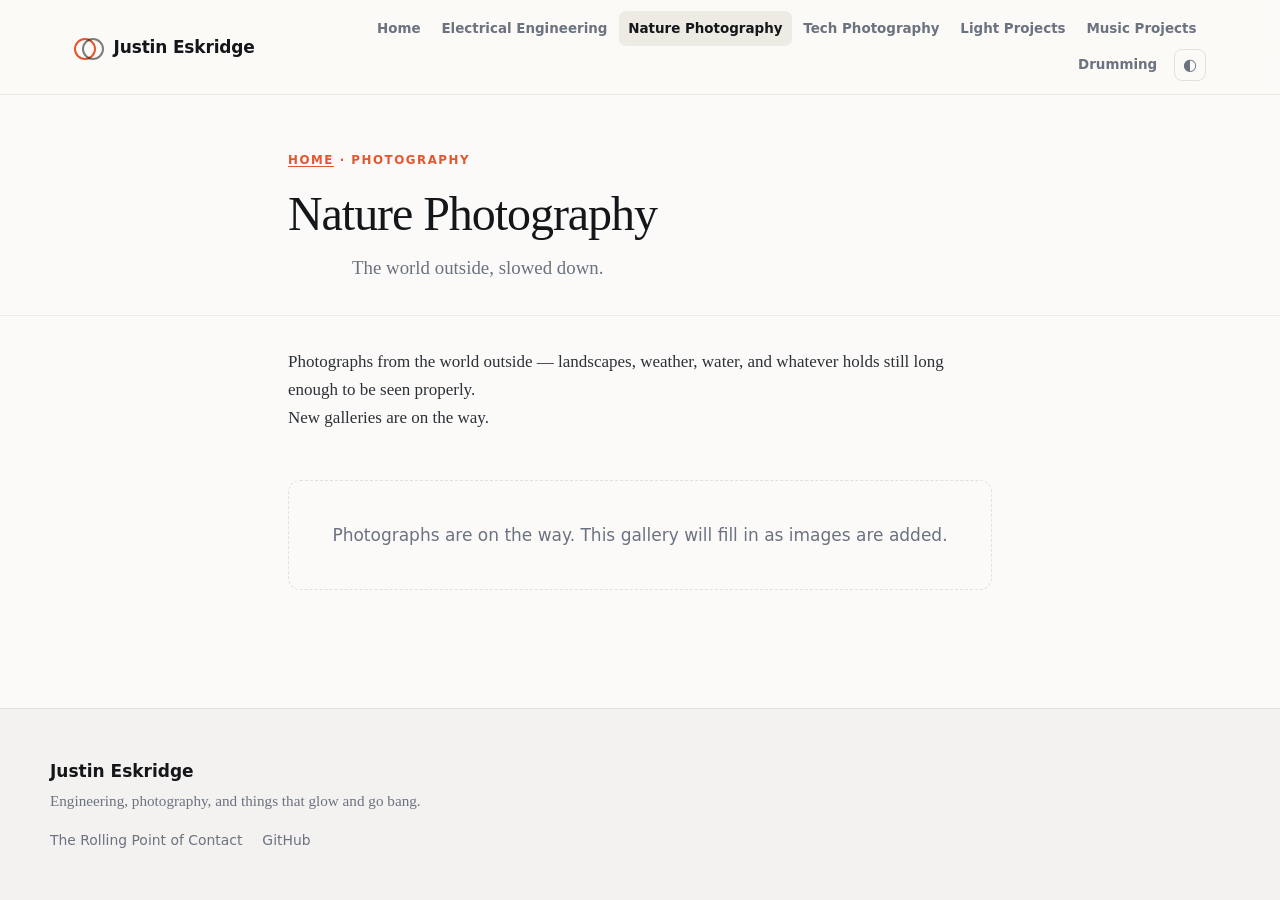
==== nature-photography/index.html @ 8a0e3b4c "Expand hub into a full portfolio site with six sections Replace the single landing page with a gener" ====
<!DOCTYPE html>
<html lang="en">
<head>
<meta charset="utf-8">
<meta name="viewport" content="width=device-width, initial-scale=1">
<title>Nature Photography · Justin Eskridge</title>
<meta name="description" content="The world outside, slowed down.">
<meta property="og:title" content="Nature Photography · Justin Eskridge">
<meta property="og:description" content="The world outside, slowed down.">
<meta property="og:type" content="website">
<link rel="stylesheet" href="/assets/style.css">
<link rel="icon" href="/assets/favicon.svg" type="image/svg+xml">
</head>
<body>
<a class="skip" href="#main">Skip to content</a>
<header class="site-header">
  <div class="bar">
    <a class="brand" href="/"><span class="mark" aria-hidden="true"></span>Justin&nbsp;Eskridge</a>
    <button class="nav-toggle" aria-expanded="false" aria-controls="site-nav" aria-label="Menu">
      <span></span><span></span><span></span>
    </button>
    <nav id="site-nav"><a href="/">Home</a><a href="/electrical-engineering/">Electrical Engineering</a><a href="/nature-photography/" class='active'>Nature Photography</a><a href="/tech-photography/">Tech Photography</a><a href="/light-projects/">Light Projects</a><a href="/music-projects/">Music Projects</a><a href="/drumming/">Drumming</a>
      <button class="theme-toggle" aria-label="Toggle dark mode" title="Toggle dark mode"></button>
    </nav>
  </div>
</header>
<main id="main">

<div class="page-head">
  <div class="wrap narrow">
    <p class="eyebrow"><a href="/">Home</a> · Photography</p>
    <h1>Nature Photography</h1>
    <p class="lede">The world outside, slowed down.</p>
  </div>
</div>
<div class="wrap narrow"><article class="prose"><p>Photographs from the world outside — landscapes, weather, water, and whatever holds still long enough to be seen properly.</p>
<p>New galleries are on the way.</p></article></div>
<div class="wrap">
<div class="coming-soon"><p>Photographs are on the way. This gallery will fill in as images are added.</p></div>
</div>

</main>
<footer class="site-footer" id="contact">
  <div class="foot-inner">
    <p class="foot-title">Justin Eskridge</p>
    <p class="foot-sub">Engineering, photography, and things that glow and go bang.</p>
    
    <nav class="foot-nav">
      <a href="/contact-improv-book/">The Rolling Point of Contact</a>
      <a href="https://github.com/AxisDigitalArchive">GitHub</a>
    </nav>
  </div>
</footer>
<script src="/assets/site.js" defer></script>
</body>
</html>
---- assets/style.css ----
/* jeskridge.com hub — shares the palette of The Rolling Point of Contact so the
   whole domain reads as one property. */

:root {
  --accent: #E4572E;
  --accent-soft: #fbeee8;
  --blue: #26497d;
  --ink: #14161a;
  --body: #2c3038;
  --muted: #6b7280;
  --faint: #9aa1ab;
  --paper: #fbfaf8;
  --card: #ffffff;
  --rule: #e3e0da;
  --rule-soft: #eeebe5;
  --shadow: 0 1px 2px rgba(20,22,26,.05), 0 8px 24px -12px rgba(20,22,26,.18);
  --shadow-lift: 0 2px 4px rgba(20,22,26,.06), 0 18px 40px -18px rgba(20,22,26,.28);
  --serif: Georgia, 'Iowan Old Style', 'Palatino Linotype', 'Book Antiqua', serif;
  --sans: system-ui, -apple-system, 'Segoe UI', Roboto, Helvetica, Arial, sans-serif;
  --wrap: 1180px;
  --narrow: 44rem;
  --radius: 12px;
}
:root[data-theme="dark"] {
  --accent: #ff7a4d; --accent-soft: #2a1c15; --blue: #8fb4e8;
  --ink: #f2f0ec; --body: #cdc9c2; --muted: #9b958c; --faint: #746e66;
  --paper: #131417; --card: #1a1c20; --rule: #2c2f35; --rule-soft: #23262b;
  --shadow: 0 1px 2px rgba(0,0,0,.4), 0 8px 24px -12px rgba(0,0,0,.6);
  --shadow-lift: 0 2px 4px rgba(0,0,0,.5), 0 18px 40px -18px rgba(0,0,0,.8);
}
@media (prefers-color-scheme: dark) {
  :root:not([data-theme="light"]) {
    --accent: #ff7a4d; --accent-soft: #2a1c15; --blue: #8fb4e8;
    --ink: #f2f0ec; --body: #cdc9c2; --muted: #9b958c; --faint: #746e66;
    --paper: #131417; --card: #1a1c20; --rule: #2c2f35; --rule-soft: #23262b;
    --shadow: 0 1px 2px rgba(0,0,0,.4), 0 8px 24px -12px rgba(0,0,0,.6);
    --shadow-lift: 0 2px 4px rgba(0,0,0,.5), 0 18px 40px -18px rgba(0,0,0,.8);
  }
}

* { box-sizing: border-box; }
html { scroll-behavior: smooth; scroll-padding-top: 5rem; }
@media (prefers-reduced-motion: reduce) { html { scroll-behavior: auto; } }
body {
  margin: 0; min-height: 100vh; display: flex; flex-direction: column;
  background: var(--paper); color: var(--body);
  font-family: var(--serif); font-size: 1.0625rem; line-height: 1.65;
  -webkit-font-smoothing: antialiased; text-rendering: optimizeLegibility;
}
h1, h2, h3, h4 { font-family: var(--sans); color: var(--ink); line-height: 1.18;
  letter-spacing: -.018em; font-weight: 650; margin: 0; }
a { color: var(--blue); text-underline-offset: .18em; }
img { max-width: 100%; height: auto; display: block; }

.skip { position: absolute; left: -9999px; }
.skip:focus { position: fixed; top: .5rem; left: .5rem; z-index: 200;
  padding: .6rem 1rem; background: var(--accent); color: #fff; border-radius: 8px; }

.wrap { width: 100%; max-width: var(--wrap); margin: 0 auto; padding: 0 1.5rem; }
.wrap.narrow { max-width: calc(var(--narrow) + 3rem); }

/* header */
.site-header { position: sticky; top: 0; z-index: 100;
  background: color-mix(in srgb, var(--paper) 88%, transparent);
  backdrop-filter: saturate(180%) blur(14px); border-bottom: 1px solid var(--rule-soft); }
.site-header .bar { max-width: var(--wrap); margin: 0 auto; padding: .7rem 1.5rem;
  display: flex; align-items: center; gap: 1rem; }
.brand { display: flex; align-items: center; gap: .6rem; text-decoration: none;
  color: var(--ink); font-family: var(--sans); font-weight: 700; letter-spacing: -.01em; }
.brand .mark { width: 30px; height: 18px; flex: none; position: relative; }
.brand .mark::before, .brand .mark::after { content: ""; position: absolute; top: 0;
  width: 18px; height: 18px; border: 2.5px solid currentColor; border-radius: 50%; }
.brand .mark::before { left: 0; color: var(--accent); }
.brand .mark::after { right: 0; color: var(--ink); opacity: .55; }
#site-nav { margin-left: auto; display: flex; align-items: center; gap: .1rem; flex-wrap: wrap;
  justify-content: flex-end; }
#site-nav a { font-family: var(--sans); font-size: .84rem; font-weight: 550; color: var(--muted);
  text-decoration: none; padding: .4rem .6rem; border-radius: 7px; white-space: nowrap; }
#site-nav a:hover, #site-nav a.active { color: var(--ink); background: var(--rule-soft); }
.theme-toggle { margin-left: .35rem; width: 32px; height: 32px; border: 1px solid var(--rule);
  border-radius: 8px; background: transparent; cursor: pointer; color: var(--muted); }
.theme-toggle::before { content: "◐"; font-size: 1rem; line-height: 1; }
.theme-toggle:hover { color: var(--ink); border-color: var(--faint); }
.nav-toggle { display: none; }
@media (max-width: 820px) {
  .nav-toggle { display: flex; flex-direction: column; justify-content: center; gap: 4px;
    margin-left: auto; width: 38px; height: 34px; padding: 0 7px; background: transparent;
    border: 1px solid var(--rule); border-radius: 8px; cursor: pointer; }
  .nav-toggle span { display: block; height: 2px; background: var(--ink); border-radius: 2px; }
  #site-nav { display: none; position: absolute; top: 100%; left: 0; right: 0;
    flex-direction: column; align-items: stretch; gap: 0; margin: 0; padding: .5rem;
    background: var(--paper); border-bottom: 1px solid var(--rule); box-shadow: var(--shadow); }
  #site-nav.open { display: flex; }
  #site-nav a { padding: .7rem .8rem; font-size: 1rem; }
  .theme-toggle { margin: .4rem .8rem; width: auto; padding: .5rem; }
}

/* hero */
.hero { padding: 5rem 1.5rem 3rem; text-align: center; position: relative; overflow: hidden; }
.hero::before { content: ""; position: absolute; inset: -30% 20% auto; height: 420px;
  background: radial-gradient(ellipse at center,
    color-mix(in srgb, var(--accent) 13%, transparent), transparent 68%); pointer-events: none; }
.hero-inner { max-width: 46rem; margin: 0 auto; position: relative; }
.hero h1 { font-family: var(--serif); font-weight: 400; letter-spacing: -.025em;
  font-size: clamp(2.6rem, 7vw, 4.2rem); margin: 0 0 1rem; }
.hero h1 em { font-style: italic; color: var(--accent); }
.lede { font-size: 1.18rem; line-height: 1.6; color: var(--muted); margin: 0 auto; max-width: 36rem; }

/* groups + tiles */
.group { padding: 2.5rem 0; border-top: 1px solid var(--rule-soft); }
.group:first-child { border-top: none; }
.group-title { font-family: var(--sans); font-size: .74rem; font-weight: 700; letter-spacing: .13em;
  text-transform: uppercase; color: var(--accent); margin: 0 0 1.25rem; }
.tile-grid { display: grid; gap: 1rem; grid-template-columns: repeat(auto-fill, minmax(280px, 1fr)); }
.tile { display: flex; flex-direction: column; gap: .4rem; padding: 1.5rem;
  background: var(--card); border: 1px solid var(--rule); border-radius: var(--radius);
  text-decoration: none; color: var(--body);
  transition: transform .14s ease, box-shadow .14s ease, border-color .14s ease;
  border-top: 3px solid var(--accent); }
.tile:hover { transform: translateY(-3px); box-shadow: var(--shadow-lift); border-color: var(--faint); }
.tile h3 { font-size: 1.2rem; }
.tile p { margin: 0; font-size: .96rem; color: var(--muted); flex: 1; }
.tile-go { font-family: var(--sans); font-size: .8rem; font-weight: 650; color: var(--accent);
  margin-top: .6rem; }

/* page head */
.page-head { padding: 3.5rem 0 2rem; border-bottom: 1px solid var(--rule-soft); }
.page-head h1 { font-family: var(--serif); font-weight: 400; letter-spacing: -.022em;
  font-size: clamp(2rem, 5vw, 3rem); margin: 0 0 .6rem; }
.eyebrow { font-family: var(--sans); font-size: .74rem; font-weight: 650; letter-spacing: .13em;
  text-transform: uppercase; color: var(--accent); margin: 0 0 1rem; }
.eyebrow a { color: inherit; }

/* prose */
.prose { max-width: var(--narrow); margin: 0 auto; padding: 2rem 0 1rem; }
.prose > * + * { margin-top: 1.1rem; }
.prose h2 { font-size: 1.4rem; margin-top: 2.5rem; padding-top: .35rem; color: var(--blue); }
.prose p { margin: 0; }
.prose strong { color: var(--ink); }

/* gallery */
.gallery { display: grid; gap: .6rem; padding: 2rem 0 3rem;
  grid-template-columns: repeat(auto-fill, minmax(240px, 1fr)); }
.shot { padding: 0; border: 1px solid var(--rule); border-radius: 10px; overflow: hidden;
  background: var(--card); cursor: zoom-in; position: relative; aspect-ratio: 4/3; }
.shot img { width: 100%; height: 100%; object-fit: cover;
  transition: transform .2s ease; }
.shot:hover img { transform: scale(1.04); }
.shot span { position: absolute; left: 0; right: 0; bottom: 0; padding: .5rem .7rem;
  font-family: var(--sans); font-size: .78rem; color: #fff; text-align: left;
  background: linear-gradient(transparent, rgba(0,0,0,.65)); }

.coming-soon { max-width: var(--narrow); margin: 2rem auto 4rem; padding: 2.5rem;
  text-align: center; border: 1.5px dashed var(--rule); border-radius: var(--radius);
  color: var(--muted); font-family: var(--sans); }
.coming-soon p { margin: 0; }

/* lightbox */
.lightbox { position: fixed; inset: 0; z-index: 200; display: none;
  align-items: center; justify-content: center; padding: 2rem;
  background: rgba(10,11,13,.92); cursor: zoom-out; }
.lightbox.open { display: flex; }
.lightbox img { max-width: 95vw; max-height: 90vh; width: auto; height: auto;
  border-radius: 8px; box-shadow: 0 20px 60px rgba(0,0,0,.6); }

/* footer */
.site-footer { margin-top: auto; padding: 3rem 1.5rem; border-top: 1px solid var(--rule);
  background: color-mix(in srgb, var(--ink) 3.5%, var(--paper)); }
.foot-inner { max-width: var(--wrap); margin: 0 auto; }
.foot-title { font-family: var(--sans); font-weight: 650; color: var(--ink); margin: 0; }
.foot-sub { font-size: .95rem; color: var(--muted); margin: .2rem 0 1rem; }
.contact-link { display: inline-block; font-family: var(--sans); font-size: .92rem; font-weight: 600;
  padding: .55rem 1.1rem; border-radius: 999px; background: var(--accent); color: #fff;
  text-decoration: none; margin-bottom: 1rem; }
.foot-nav { display: flex; gap: 1.25rem; flex-wrap: wrap; }
.foot-nav a { font-family: var(--sans); font-size: .87rem; color: var(--muted); text-decoration: none; }
.foot-nav a:hover { color: var(--ink); }
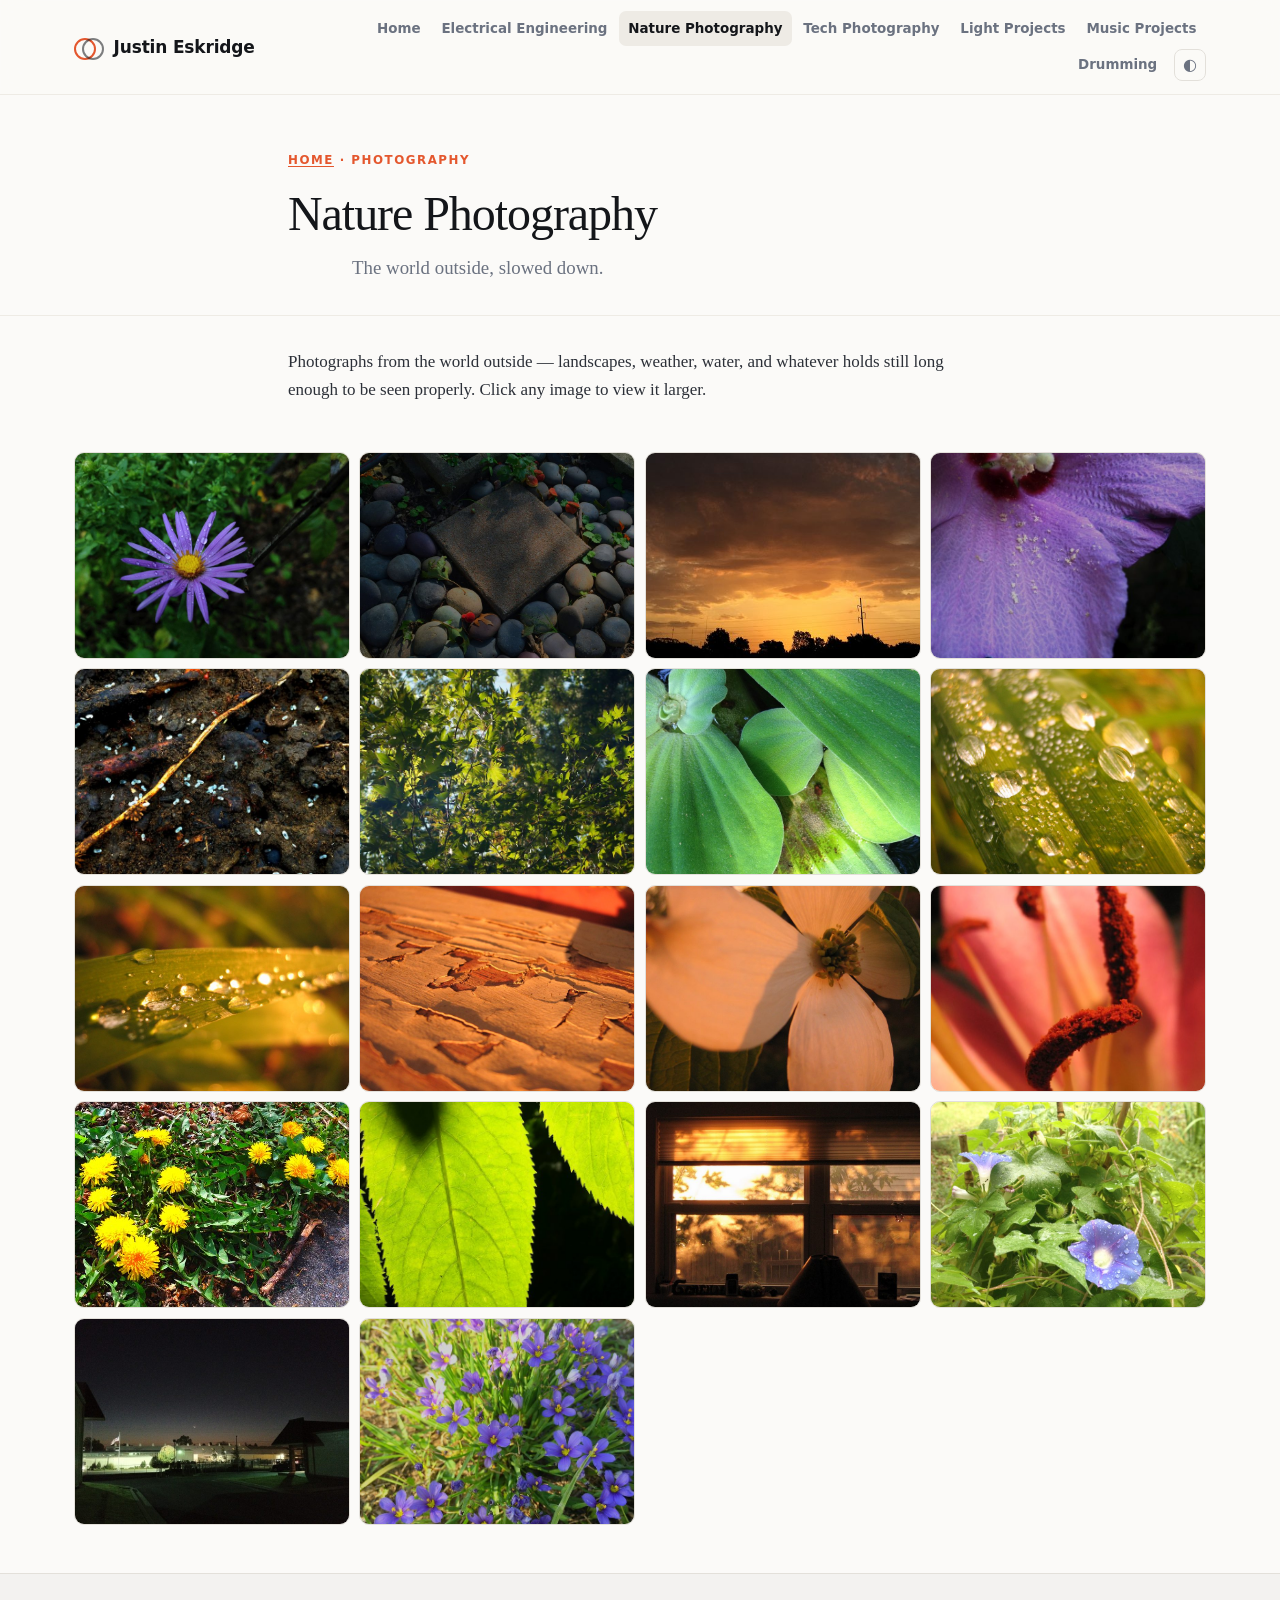
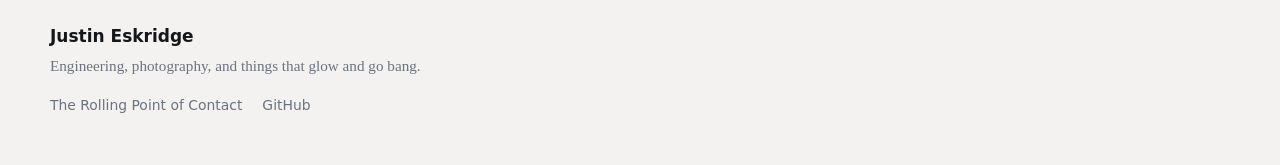
==== commit 7de8f74e: "Add image pipeline; publish 18 nature photographs Gallery originals dropped into media/<section>/ ar" ====
--- a/nature-photography/index.html
+++ b/nature-photography/index.html
@@ -33,10 +33,9 @@
     <p class="lede">The world outside, slowed down.</p>
   </div>
 </div>
-<div class="wrap narrow"><article class="prose"><p>Photographs from the world outside — landscapes, weather, water, and whatever holds still long enough to be seen properly.</p>
-<p>New galleries are on the way.</p></article></div>
+<div class="wrap narrow"><article class="prose"><p>Photographs from the world outside — landscapes, weather, water, and whatever holds still long enough to be seen properly. Click any image to view it larger.</p></article></div>
 <div class="wrap">
-<div class="coming-soon"><p>Photographs are on the way. This gallery will fill in as images are added.</p></div>
+<div class="gallery"><button class="shot" data-full="/media/nature-photography/web/2014-10-10-17-33-42.jpg" aria-label="Nature Photography"><img loading="lazy" src="/media/nature-photography/web/2014-10-10-17-33-42.thumb.jpg" alt=""></button><button class="shot" data-full="/media/nature-photography/web/2015-08-27-17-08-28.jpg" aria-label="Nature Photography"><img loading="lazy" src="/media/nature-photography/web/2015-08-27-17-08-28.thumb.jpg" alt=""></button><button class="shot" data-full="/media/nature-photography/web/2018-07-17-06-35-03.jpg" aria-label="Nature Photography"><img loading="lazy" src="/media/nature-photography/web/2018-07-17-06-35-03.thumb.jpg" alt=""></button><button class="shot" data-full="/media/nature-photography/web/althea.jpg" aria-label="Nature Photography"><img loading="lazy" src="/media/nature-photography/web/althea.thumb.jpg" alt=""></button><button class="shot" data-full="/media/nature-photography/web/ant-nest.jpg" aria-label="Nature Photography"><img loading="lazy" src="/media/nature-photography/web/ant-nest.thumb.jpg" alt=""></button><button class="shot" data-full="/media/nature-photography/web/dappled-maple.jpg" aria-label="Nature Photography"><img loading="lazy" src="/media/nature-photography/web/dappled-maple.thumb.jpg" alt=""></button><button class="shot" data-full="/media/nature-photography/web/eggs.jpg" aria-label="Nature Photography"><img loading="lazy" src="/media/nature-photography/web/eggs.thumb.jpg" alt=""></button><button class="shot" data-full="/media/nature-photography/web/img-6920.jpg" aria-label="Nature Photography"><img loading="lazy" src="/media/nature-photography/web/img-6920.thumb.jpg" alt=""></button><button class="shot" data-full="/media/nature-photography/web/img-6921.jpg" aria-label="Nature Photography"><img loading="lazy" src="/media/nature-photography/web/img-6921.thumb.jpg" alt=""></button><button class="shot" data-full="/media/nature-photography/web/img-6924.jpg" aria-label="Nature Photography"><img loading="lazy" src="/media/nature-photography/web/img-6924.thumb.jpg" alt=""></button><button class="shot" data-full="/media/nature-photography/web/img-6925.jpg" aria-label="Nature Photography"><img loading="lazy" src="/media/nature-photography/web/img-6925.thumb.jpg" alt=""></button><button class="shot" data-full="/media/nature-photography/web/img-6955.jpg" aria-label="Nature Photography"><img loading="lazy" src="/media/nature-photography/web/img-6955.thumb.jpg" alt=""></button><button class="shot" data-full="/media/nature-photography/web/img-9892.jpg" aria-label="Nature Photography"><img loading="lazy" src="/media/nature-photography/web/img-9892.thumb.jpg" alt=""></button><button class="shot" data-full="/media/nature-photography/web/light-through-elderberry.jpg" aria-label="Nature Photography"><img loading="lazy" src="/media/nature-photography/web/light-through-elderberry.thumb.jpg" alt=""></button><button class="shot" data-full="/media/nature-photography/web/morning-light.jpg" aria-label="Nature Photography"><img loading="lazy" src="/media/nature-photography/web/morning-light.thumb.jpg" alt=""></button><button class="shot" data-full="/media/nature-photography/web/rainy-morning-glory.jpg" aria-label="Nature Photography"><img loading="lazy" src="/media/nature-photography/web/rainy-morning-glory.thumb.jpg" alt=""></button><button class="shot" data-full="/media/nature-photography/web/sliver-moon.jpg" aria-label="Nature Photography"><img loading="lazy" src="/media/nature-photography/web/sliver-moon.thumb.jpg" alt=""></button><button class="shot" data-full="/media/nature-photography/web/wildflower-vio-yel.jpg" aria-label="Nature Photography"><img loading="lazy" src="/media/nature-photography/web/wildflower-vio-yel.thumb.jpg" alt=""></button></div>
 </div>
 
 </main>
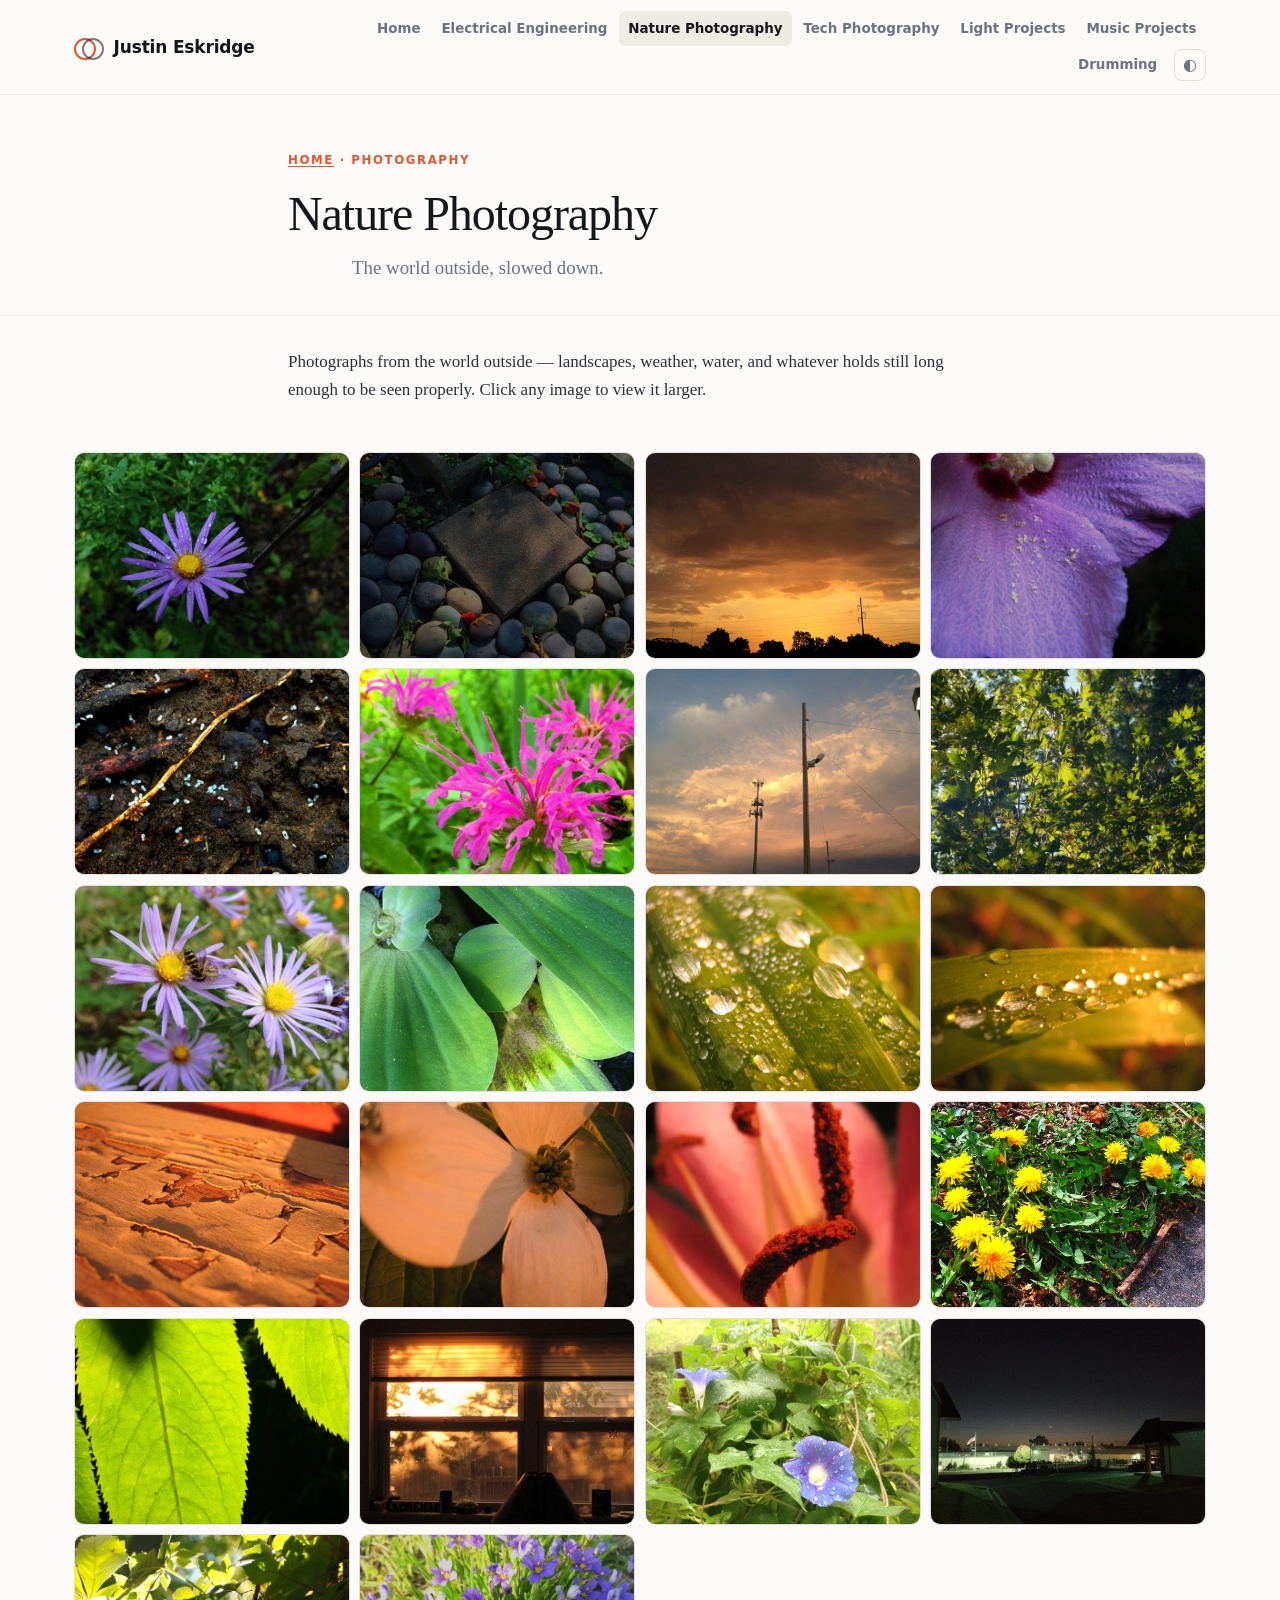
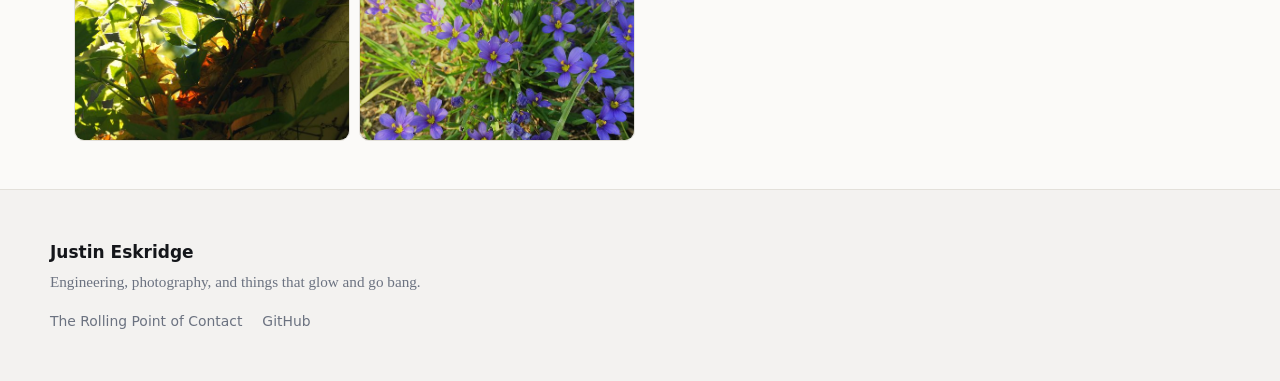
==== commit 2217955a: "Add four more nature photographs (gallery now 22) Co-Authored-By: Claude Opus 4.8 (1M context) <nore" ====
--- a/nature-photography/index.html
+++ b/nature-photography/index.html
@@ -35,7 +35,7 @@
 </div>
 <div class="wrap narrow"><article class="prose"><p>Photographs from the world outside — landscapes, weather, water, and whatever holds still long enough to be seen properly. Click any image to view it larger.</p></article></div>
 <div class="wrap">
-<div class="gallery"><button class="shot" data-full="/media/nature-photography/web/2014-10-10-17-33-42.jpg" aria-label="Nature Photography"><img loading="lazy" src="/media/nature-photography/web/2014-10-10-17-33-42.thumb.jpg" alt=""></button><button class="shot" data-full="/media/nature-photography/web/2015-08-27-17-08-28.jpg" aria-label="Nature Photography"><img loading="lazy" src="/media/nature-photography/web/2015-08-27-17-08-28.thumb.jpg" alt=""></button><button class="shot" data-full="/media/nature-photography/web/2018-07-17-06-35-03.jpg" aria-label="Nature Photography"><img loading="lazy" src="/media/nature-photography/web/2018-07-17-06-35-03.thumb.jpg" alt=""></button><button class="shot" data-full="/media/nature-photography/web/althea.jpg" aria-label="Nature Photography"><img loading="lazy" src="/media/nature-photography/web/althea.thumb.jpg" alt=""></button><button class="shot" data-full="/media/nature-photography/web/ant-nest.jpg" aria-label="Nature Photography"><img loading="lazy" src="/media/nature-photography/web/ant-nest.thumb.jpg" alt=""></button><button class="shot" data-full="/media/nature-photography/web/dappled-maple.jpg" aria-label="Nature Photography"><img loading="lazy" src="/media/nature-photography/web/dappled-maple.thumb.jpg" alt=""></button><button class="shot" data-full="/media/nature-photography/web/eggs.jpg" aria-label="Nature Photography"><img loading="lazy" src="/media/nature-photography/web/eggs.thumb.jpg" alt=""></button><button class="shot" data-full="/media/nature-photography/web/img-6920.jpg" aria-label="Nature Photography"><img loading="lazy" src="/media/nature-photography/web/img-6920.thumb.jpg" alt=""></button><button class="shot" data-full="/media/nature-photography/web/img-6921.jpg" aria-label="Nature Photography"><img loading="lazy" src="/media/nature-photography/web/img-6921.thumb.jpg" alt=""></button><button class="shot" data-full="/media/nature-photography/web/img-6924.jpg" aria-label="Nature Photography"><img loading="lazy" src="/media/nature-photography/web/img-6924.thumb.jpg" alt=""></button><button class="shot" data-full="/media/nature-photography/web/img-6925.jpg" aria-label="Nature Photography"><img loading="lazy" src="/media/nature-photography/web/img-6925.thumb.jpg" alt=""></button><button class="shot" data-full="/media/nature-photography/web/img-6955.jpg" aria-label="Nature Photography"><img loading="lazy" src="/media/nature-photography/web/img-6955.thumb.jpg" alt=""></button><button class="shot" data-full="/media/nature-photography/web/img-9892.jpg" aria-label="Nature Photography"><img loading="lazy" src="/media/nature-photography/web/img-9892.thumb.jpg" alt=""></button><button class="shot" data-full="/media/nature-photography/web/light-through-elderberry.jpg" aria-label="Nature Photography"><img loading="lazy" src="/media/nature-photography/web/light-through-elderberry.thumb.jpg" alt=""></button><button class="shot" data-full="/media/nature-photography/web/morning-light.jpg" aria-label="Nature Photography"><img loading="lazy" src="/media/nature-photography/web/morning-light.thumb.jpg" alt=""></button><button class="shot" data-full="/media/nature-photography/web/rainy-morning-glory.jpg" aria-label="Nature Photography"><img loading="lazy" src="/media/nature-photography/web/rainy-morning-glory.thumb.jpg" alt=""></button><button class="shot" data-full="/media/nature-photography/web/sliver-moon.jpg" aria-label="Nature Photography"><img loading="lazy" src="/media/nature-photography/web/sliver-moon.thumb.jpg" alt=""></button><button class="shot" data-full="/media/nature-photography/web/wildflower-vio-yel.jpg" aria-label="Nature Photography"><img loading="lazy" src="/media/nature-photography/web/wildflower-vio-yel.thumb.jpg" alt=""></button></div>
+<div class="gallery"><button class="shot" data-full="/media/nature-photography/web/2014-10-10-17-33-42.jpg" aria-label="Nature Photography"><img loading="lazy" src="/media/nature-photography/web/2014-10-10-17-33-42.thumb.jpg" alt=""></button><button class="shot" data-full="/media/nature-photography/web/2015-08-27-17-08-28.jpg" aria-label="Nature Photography"><img loading="lazy" src="/media/nature-photography/web/2015-08-27-17-08-28.thumb.jpg" alt=""></button><button class="shot" data-full="/media/nature-photography/web/2018-07-17-06-35-03.jpg" aria-label="Nature Photography"><img loading="lazy" src="/media/nature-photography/web/2018-07-17-06-35-03.thumb.jpg" alt=""></button><button class="shot" data-full="/media/nature-photography/web/althea.jpg" aria-label="Nature Photography"><img loading="lazy" src="/media/nature-photography/web/althea.thumb.jpg" alt=""></button><button class="shot" data-full="/media/nature-photography/web/ant-nest.jpg" aria-label="Nature Photography"><img loading="lazy" src="/media/nature-photography/web/ant-nest.thumb.jpg" alt=""></button><button class="shot" data-full="/media/nature-photography/web/bumblebee.jpg" aria-label="Nature Photography"><img loading="lazy" src="/media/nature-photography/web/bumblebee.thumb.jpg" alt=""></button><button class="shot" data-full="/media/nature-photography/web/clouds-at-qt.jpg" aria-label="Nature Photography"><img loading="lazy" src="/media/nature-photography/web/clouds-at-qt.thumb.jpg" alt=""></button><button class="shot" data-full="/media/nature-photography/web/dappled-maple.jpg" aria-label="Nature Photography"><img loading="lazy" src="/media/nature-photography/web/dappled-maple.thumb.jpg" alt=""></button><button class="shot" data-full="/media/nature-photography/web/deadly-flower.jpg" aria-label="Nature Photography"><img loading="lazy" src="/media/nature-photography/web/deadly-flower.thumb.jpg" alt=""></button><button class="shot" data-full="/media/nature-photography/web/eggs.jpg" aria-label="Nature Photography"><img loading="lazy" src="/media/nature-photography/web/eggs.thumb.jpg" alt=""></button><button class="shot" data-full="/media/nature-photography/web/img-6920.jpg" aria-label="Nature Photography"><img loading="lazy" src="/media/nature-photography/web/img-6920.thumb.jpg" alt=""></button><button class="shot" data-full="/media/nature-photography/web/img-6921.jpg" aria-label="Nature Photography"><img loading="lazy" src="/media/nature-photography/web/img-6921.thumb.jpg" alt=""></button><button class="shot" data-full="/media/nature-photography/web/img-6924.jpg" aria-label="Nature Photography"><img loading="lazy" src="/media/nature-photography/web/img-6924.thumb.jpg" alt=""></button><button class="shot" data-full="/media/nature-photography/web/img-6925.jpg" aria-label="Nature Photography"><img loading="lazy" src="/media/nature-photography/web/img-6925.thumb.jpg" alt=""></button><button class="shot" data-full="/media/nature-photography/web/img-6955.jpg" aria-label="Nature Photography"><img loading="lazy" src="/media/nature-photography/web/img-6955.thumb.jpg" alt=""></button><button class="shot" data-full="/media/nature-photography/web/img-9892.jpg" aria-label="Nature Photography"><img loading="lazy" src="/media/nature-photography/web/img-9892.thumb.jpg" alt=""></button><button class="shot" data-full="/media/nature-photography/web/light-through-elderberry.jpg" aria-label="Nature Photography"><img loading="lazy" src="/media/nature-photography/web/light-through-elderberry.thumb.jpg" alt=""></button><button class="shot" data-full="/media/nature-photography/web/morning-light.jpg" aria-label="Nature Photography"><img loading="lazy" src="/media/nature-photography/web/morning-light.thumb.jpg" alt=""></button><button class="shot" data-full="/media/nature-photography/web/rainy-morning-glory.jpg" aria-label="Nature Photography"><img loading="lazy" src="/media/nature-photography/web/rainy-morning-glory.thumb.jpg" alt=""></button><button class="shot" data-full="/media/nature-photography/web/sliver-moon.jpg" aria-label="Nature Photography"><img loading="lazy" src="/media/nature-photography/web/sliver-moon.thumb.jpg" alt=""></button><button class="shot" data-full="/media/nature-photography/web/vines-and-leaves.jpg" aria-label="Nature Photography"><img loading="lazy" src="/media/nature-photography/web/vines-and-leaves.thumb.jpg" alt=""></button><button class="shot" data-full="/media/nature-photography/web/wildflower-vio-yel.jpg" aria-label="Nature Photography"><img loading="lazy" src="/media/nature-photography/web/wildflower-vio-yel.thumb.jpg" alt=""></button></div>
 </div>
 
 </main>
